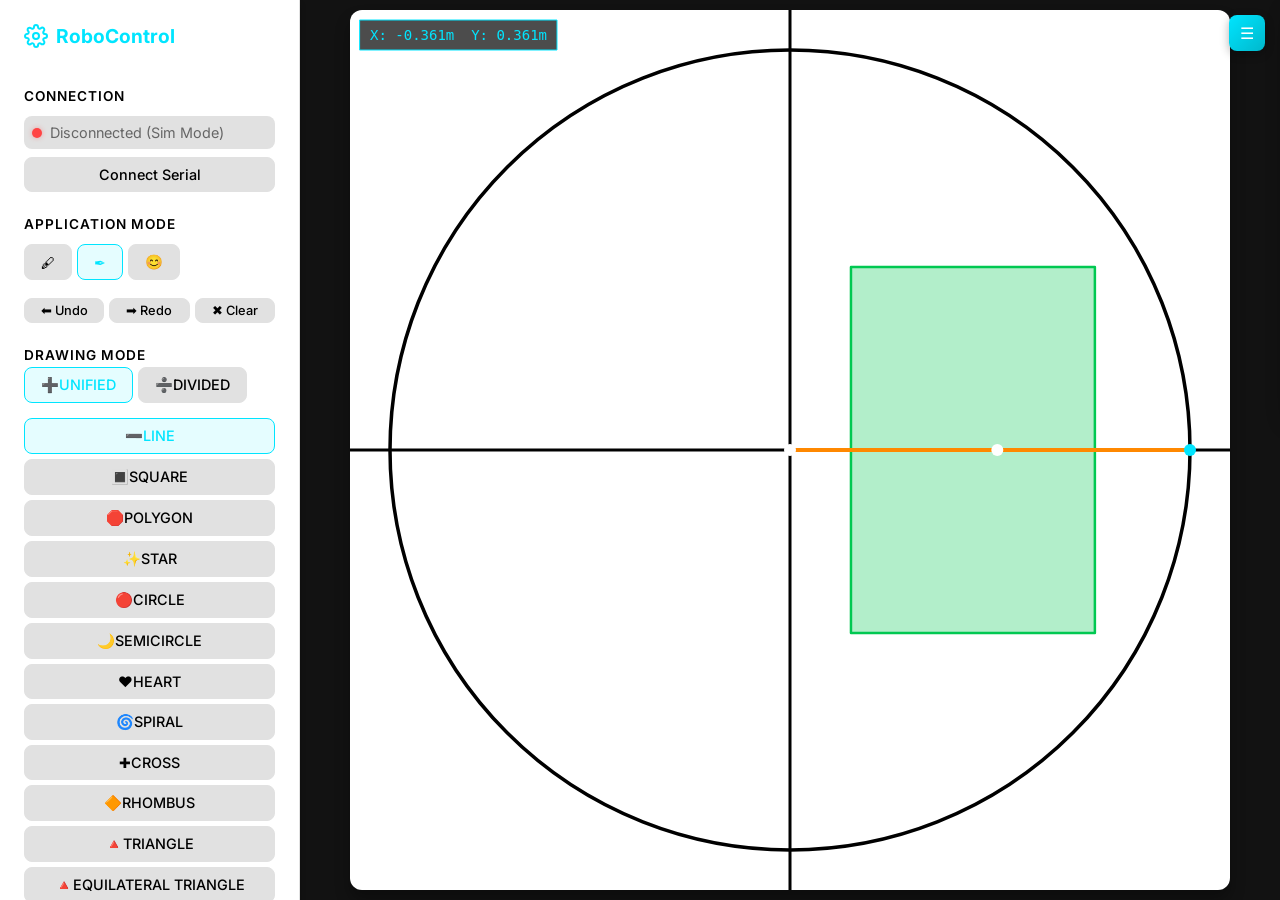
==== gui-planar-arm/layout/index.html @ 2642a5ca "Reorganized project structure: moved loose files to backup, restored planar-arm-refactoring" ====
<!DOCTYPE html>
<html lang="en">

<head>
    <meta charset="UTF-8">
    <meta name="viewport" content="width=device-width, initial-scale=1.0">
    <title>Planar Arm Control</title>

    <!-- Google Fonts -->
    <link rel="preconnect" href="https://fonts.googleapis.com">
    <link rel="preconnect" href="https://fonts.gstatic.com" crossorigin>
    <link href="https://fonts.googleapis.com/css2?family=Inter:wght@400;500;700&display=swap" rel="stylesheet">

    <!-- Styles -->
    <link rel="stylesheet" href="css/style.css" />
    <link rel="stylesheet" href="css/sidebar_right.css" />

    <!-- Scripts -->
    <script type="text/javascript" src="/eel.js"></script>
    <script type="module" src="js/main.js" defer></script>
</head>

<body>
    <div class="app-container">
        <!-- Sidebar Controls -->
        <aside class="sidebar">
            <div class="brand">
                <svg width="24" height="24" viewBox="0 0 24 24" fill="none" stroke="currentColor" stroke-width="2">
                    <circle cx="12" cy="12" r="3"></circle>
                    <path
                        d="M19.4 15a1.65 1.65 0 0 0 .33 1.82l.06.06a2 2 0 0 1 0 2.83 2 2 0 0 1-2.83 0l-.06-.06a1.65 1.65 0 0 0-1.82-.33 1.65 1.65 0 0 0-1 1.51V21a2 2 0 0 1-2 2 2 2 0 0 1-2-2v-.09A1.65 1.65 0 0 0 9 19.4a1.65 1.65 0 0 0-1.82.33l-.06.06a2 2 0 0 1-2.83 0 2 2 0 0 1 0-2.83l.06-.06a1.65 1.65 0 0 0 .33-1.82 1.65 1.65 0 0 0-1.51-1H3a2 2 0 0 1-2-2 2 2 0 0 1 2-2h.09A1.65 1.65 0 0 0 4.6 9a1.65 1.65 0 0 0-.33-1.82l-.06-.06a2 2 0 0 1 0-2.83 2 2 0 0 1 2.83 0l.06.06a1.65 1.65 0 0 0 1.82.33H9a1.65 1.65 0 0 0 1-1.51V3a2 2 0 0 1 2-2 2 2 0 0 1 2 2v.09a1.65 1.65 0 0 0 1 1.51 1.65 1.65 0 0 0 1.82-.33l.06-.06a2 2 0 0 1 2.83 0 2 2 0 0 1 0 2.83l-.06.06a1.65 1.65 0 0 0-.33 1.82V9a1.65 1.65 0 0 0 1.51 1H21a2 2 0 0 1 2 2 2 2 0 0 1-2 2h-.09a1.65 1.65 0 0 0-1.51 1z">
                    </path>
                </svg>
                RoboControl
            </div>

            <div class="control-group">
                <div class="group-title">Connection</div>
                <div class="status-indicator">
                    <div id="status-dot" class="status-dot"></div>
                    <span id="status-text">Disconnected</span>
                </div>
                <button id="start-serial-btn" class="btn">Connect Serial</button>
            </div>

            <!-- Application Mode Switcher -->
            <div class="control-group">
                <div class="group-title">Application Mode</div>
                <div style="display: flex; gap: 5px;">
                    <button id="app-mode-text" class="btn" title="Enable Text Generation">🖋</button>
                    <button id="app-mode-drawing" class="btn active" title="Enable Manual Drawing">✒</button>
                    <button id="app-mode-emoji" class="btn" title="Enable Emoji Mode">😊</button>
                </div>

                <!-- Action Buttons (Undo/Redo/Clear) - Available in all modes -->
                <div style="display: grid; grid-template-columns: 1fr 1fr 1fr; gap: 5px; margin-top: 10px;">
                    <button id="undo-btn" class="btn sm" title="Undo (Ctrl+Z)">⬅ Undo</button>
                    <button id="redo-btn" class="btn sm" title="Redo (Ctrl+Y)">➡ Redo</button>
                    <button id="clear-btn" class="btn sm" title="Clear Drawing (Delete)">✖ Clear</button>
                </div>
            </div>

            <div id="section-drawing-tools" class="control-group">
                <div class="group-title">DRAWING MODE</div>

                <!-- Drawing Mode -->
                <div style="display: flex; gap: 5px; margin-bottom: 15px;">
                    <button id="mode-continuous-btn" class="btn active" title="Chain shapes (United)">➕UNIFIED</button>
                    <button id="mode-discrete-btn" class="btn" title="Separate shapes (Discrete)">➗DIVIDED</button>
                </div>

                <!-- Main Drawing Tools -->
                <div style="display: flex; flex-direction: column; gap: 5px; margin-bottom: 10px;">
                    <button id="tool-line" class="btn active" data-tool="line" title="Linear Tool">➖LINE</button>

                    <button id="tool-square" class="btn" data-tool="square" title="Square Tool">🔳SQUARE</button>
                    <button id="tool-polygon" class="btn" data-tool="polygon" title="Polygon Tool">🛑POLYGON</button>
                    <button id="tool-star" class="btn" data-tool="star" title="Star Tool">✨STAR</button>
                    <button id="tool-circle" class="btn" data-tool="circle" title="Circle Tool">🔴CIRCLE</button>
                    <button id="tool-semicircle" class="btn" data-tool="semicircle"
                        title="Semicircle Tool">🌙SEMICIRCLE</button>
                    <button id="tool-heart" class="btn" data-tool="heart" title="Heart Tool">❤️HEART</button>
                    <button id="tool-spiral" class="btn" data-tool="spiral" title="Spiral Tool">🌀SPIRAL</button>
                    <button id="tool-greek-cross" class="btn" data-tool="greek_cross"
                        title="Greek Cross Tool">✚CROSS</button>
                    <button id="tool-rhombus" class="btn" data-tool="rhombus" title="Rhombus Tool">🔶RHOMBUS</button>
                    <button id="tool-triangle-right" class="btn" data-tool="triangle_right"
                        title="Right Triangle Tool">🔺TRIANGLE</button>
                    <button id="tool-triangle" class="btn" data-tool="triangle"
                        title="Equilateral Triangle Tool">🔺EQUILATERAL TRIANGLE</button>
                    <button id="tool-triangle-scalene" class="btn" data-tool="triangle_scalene"
                        title="Scalene Triangle Tool">🔺SCALENE TRIANGLE</button>
                    <button id="tool-triangle-isosceles" class="btn" data-tool="triangle_isosceles"
                        title="Isosceles Triangle Tool">🔺ISOSCELES TRIANGLE</button>


                </div>
            </div>

            <div id="section-text-tools" class="control-group">
                <div class="group-title">TEXT MODE</div>

                <button id="btn-preset-letter" class="btn sm"
                    style="width: 100%; margin-bottom: 8px; justify-content: center;">📩LETTER.mod</button>



                <textarea id="text-input" placeholder="Enter text..." class="input-full" rows="1"></textarea>

                <div class="input-row">
                    <label>Size:</label>
                    <input type="number" id="font-size" value="0.05" step="0.005" class="input-sm">
                </div>

                <!-- Linear Controls -->
                <div id="linear-controls">
                    <div class="input-row">
                        <label>Position X:</label> <input type="number" id="lin-x" value="0.22" step="0.01">
                    </div>
                    <div class="input-row">
                        <label>Position Y:</label> <input type="number" id="lin-y" value="0.17" step="0.01">
                    </div>
                    <div class="input-row">
                        <label>Angle:</label> <input type="number" id="lin-angle" value="-90" step="5">
                    </div>
                </div>

                <!-- Curved Controls -->
                <div id="curved-controls" class="hidden">
                    <div class="input-row">
                        <label>Radius:</label> <input type="number" id="curv-radius" value="0.25" step="0.01">
                    </div>
                    <div class="input-row">
                        <label>Offset:</label> <input type="number" id="curv-offset" value="90" step="5">
                    </div>
                </div>

                <div id="text-warning" class="warning-msg hidden">⚠ Text exceeds workspace!</div>

                <!-- Add Text Button -->
                <button id="btn-add-text" class="btn primary" style="width: 100%; margin-top: 10px;">
                    ➕ AGGIUNGI TESTO
                </button>

                <div style="height: 10px;"></div>
            </div>

            <!-- Stamp Mode Section -->
            <div id="section-emoji" class="control-group hidden">
                <div class="group-title">STENCIL MODE</div>

                <!-- Category Selector (Dropdown) + Add Button -->
                <div id="emoji-controls" style="display: flex; gap: 10px; margin-bottom: 10px; align-items: center;">
                    <select id="emoji-category-select" class="dropdown-select" style="flex-grow: 1;">
                        <!-- Options injected via JS -->
                    </select>
                    <button id="btn-add-stamp" class="btn primary custom-stamp-btn" title="Add Custom Stamp">+</button>
                </div>

                <div id="emoji-grid" class="emoji-grid">
                    <!-- Buttons will be injected here -->
                </div>

                <div class="pagination-controls"
                    style="display: flex; justify-content: center; gap: 10px; margin-top: 10px; align-items: center;">
                    <button id="emoji-prev-btn" class="btn sm">
                        << /button>
                            <span id="emoji-page-indicator">1/1</span>
                            <button id="emoji-next-btn" class="btn sm">></button>
                </div>

                <div id="emoji-controls-interactive"
                    style="border-top: 1px solid var(--border-color); margin-top: 10px; padding-top: 10px;"
                    class="hidden">
                    <div style="display: flex; gap: 5px; margin-bottom: 5px;">
                        <div style="flex: 1;">
                            <label style="font-size: 0.8rem; color: #aaa;">X (m)</label>
                            <input type="number" id="stamp-x" value="0.20" step="0.005" class="input-sm"
                                style="width: 100%;">
                        </div>
                        <div style="flex: 1;">
                            <label style="font-size: 0.8rem; color: #aaa;">Y (m)</label>
                            <input type="number" id="stamp-y" value="0.00" step="0.005" class="input-sm"
                                style="width: 100%;">
                        </div>
                        <div style="flex: 1;">
                            <label style="font-size: 0.8rem; color: #aaa;">Scale</label>
                            <input type="number" id="stamp-scale" value="1.0" step="0.1" class="input-sm"
                                style="width: 100%;">
                        </div>
                    </div>
                    <div style="display: flex; gap: 5px;">
                        <button id="btn-confirm-stamp" class="btn primary btn-sm" style="flex: 1;" title="Place Stamp">✔
                            Confirm</button>
                        <button id="btn-cancel-stamp" class="btn btn-sm" style="flex: 1; background-color: #555;"
                            title="Cancel">✖ Cancel</button>
                    </div>
                </div>
            </div>



            <div class="control-group">
                <div class="group-title">Trajectory Control</div>
                <div style="display: grid; grid-template-columns: 1fr 1fr; gap: 5px;">
                    <button id="send-trajectory-btn" class="btn primary" title="Generate & Send Trajectory">Generate
                        Trajectory</button>
                    <button id="stop-trajectory-btn" class="btn" style="background-color: #ac3528; color: white;"
                        title="EMERGENCY STOP">STOP</button>
                    <button id="homing-btn" class="btn" title="Return to Home">Homing</button>
                    <button id="clean-state-btn" class="btn" title="Clean State">Clean</button>
                </div>
            </div>

            <div id="console-output" style="margin-top: auto; font-size: 0.8em; color: var(--text-muted);">
                <!-- Logs can go here -->
            </div>
        </aside>

        <!-- Main Canvas Area -->
        <main class="main-content">
            <canvas id="input_canvas" width="700" height="700"></canvas>
        </main>
        <!-- Right Sidebar -->
        <div id="right-sidebar" class="right-sidebar">
            <div class="sidebar-header">
                <h3>Customization</h3>
                <button id="close-right-sidebar-btn" class="icon-btn">×</button>
            </div>
            <div class="sidebar-content">
                <!-- GUI Color User (Moved Here) -->
                <div class="control-group">
                    <div class="group-title">GUI COLOR USER</div>
                    <div id="theme-buttons-container" class="theme-buttons-row">
                        <!-- Dynamic Buttons injected by theme.js -->
                    </div>
                </div>

                <!-- Workspace Geometry Section (Moved Here) -->
                <div class="control-group">
                    <div class="group-title">Workspace Geometry</div>
                    <div class="toggle-row">
                        <button id="mode-linear-btn" class="btn active sm">Linear</button>
                        <button id="mode-curved-btn" class="btn sm">Curved</button>
                    </div>

                    <!-- Linear Workspace Controls -->
                    <div id="linear-ws-controls" style="margin-top: 10px;">
                        <div class="input-row">
                            <label>Sheet X:</label><input type="number" id="ws-x" value="0.05" step="0.01">
                        </div>
                        <div class="input-row">
                            <label>Sheet Y:</label><input type="number" id="ws-y" value="-0.15" step="0.01">
                        </div>
                        <div class="input-row">
                            <label>Length:</label><input type="number" id="ws-w" value="0.20" step="0.01">
                        </div>
                        <div class="input-row">
                            <label>Height:</label><input type="number" id="ws-h" value="0.30" step="0.01">
                        </div>
                    </div>

                    <!-- Curved Workspace Controls -->
                    <div id="curved-ws-controls" class="hidden" style="margin-top: 10px;">
                        <div class="input-row">
                            <label>Inner R:</label><input type="number" id="ws-inner-r" value="0.12" step="0.01">
                        </div>
                        <div class="input-row">
                            <label>Outer R:</label><input type="number" id="ws-outer-r" value="0.33" step="0.01">
                        </div>
                    </div>

                    <!-- Grid Options -->
                    <div style="margin-top: 10px;">
                        <button id="grid-toggle-btn" class="btn sm" title="Toggle Grid (G)">⊞ Grid: OFF</button>
                    </div>
                </div>
            </div>
        </div>

        <!-- Right Sidebar Toggle Button -->
        <button id="right-sidebar-toggle-btn" class="floating-toggle-btn" title="Open Menu">
            ☰
        </button>


    </div>
</body>

</html>
---- gui-planar-arm/layout/css/style.css ----
@import 'variables.css';

/* Reset & Base */
* {
    box-sizing: border-box;
    margin: 0;
    padding: 0;
    font-family: 'Inter', -apple-system, BlinkMacSystemFont, "Segoe UI", Roboto, Helvetica, Arial, sans-serif;
}

body {
    background-color: var(--bg-primary);
    color: var(--text-primary);
    display: flex;
    height: 100vh;
    overflow: hidden;
}

/* Stamp Categories */
.emoji-categories {
    display: flex;
    overflow-x: auto;
    gap: 10px;
    padding-bottom: 5px;
    margin-bottom: 10px;
    scrollbar-width: thin;
}

.emoji-categories::-webkit-scrollbar {
    height: 4px;
}

.emoji-categories::-webkit-scrollbar-thumb {
    background: var(--bg-tertiary);
    border-radius: 2px;
}

.cat-btn {
    white-space: nowrap;
    padding: 6px 12px;
    background: var(--bg-secondary);
    border: 1px solid var(--border-color);
    border-radius: 12px;
    font-size: 0.75rem;
    cursor: pointer;
    color: var(--text-color);
    transition: all 0.2s;
}

.cat-btn.active {
    background: var(--accent-primary);
    color: white;
    border-color: var(--accent-primary);
}

.cat-btn:hover:not(.active) {
    background: var(--bg-tertiary);
}

/* Emoji Grid */
.emoji-grid {
    display: grid;
    grid-template-columns: repeat(4, 1fr);
    gap: 8px;
    margin-bottom: 10px;
    min-height: 200px;
    /* Placeholder height */
}

.emoji-btn {
    display: flex;
    align-items: center;
    justify-content: center;
    background: var(--bg-tertiary);
    border: 1px solid var(--border-color);
    border-radius: 8px;
    font-size: 1.5rem;
    cursor: pointer;
    user-select: none;
    height: 50px;
    transition: all 0.2s;
}

.emoji-btn:hover {
    background: var(--bg-primary);
    border-color: var(--accent-color);
    transform: scale(1.05);
}

/* Layout */
.app-container {
    display: grid;
    grid-template-columns: 300px 1fr;
    height: 100%;
    width: 100%;
}

/* Sidebar */
.sidebar {
    background-color: var(--bg-secondary);
    padding: var(--spacing-lg);
    display: flex;
    flex-direction: column;
    gap: var(--spacing-lg);
    border-right: 1px solid var(--bg-tertiary);
    z-index: 10;
    box-shadow: var(--shadow-md);
    overflow-y: auto;
    /* Allow scrolling if content is too tall */
    max-height: 100vh;
}

.brand {
    font-size: 1.2rem;
    font-weight: 700;
    color: var(--accent-color);
    margin-bottom: var(--spacing-md);
    display: flex;
    align-items: center;
    gap: var(--spacing-sm);
}

.control-group {
    display: flex;
    flex-direction: column;
    gap: var(--spacing-sm);
}

.group-title {
    font-size: 0.85rem;
    font-weight: 600;
    text-transform: uppercase;
    color: var(--title-color, #000000);
    letter-spacing: 1px;
    margin-bottom: var(--spacing-xs);
}

/* Main Content (Canvas) */
.main-content {
    position: relative;
    display: flex;
    justify-content: center;
    align-items: center;
    background-color: var(--bg-primary);
    overflow: auto;
}

canvas {
    background-color: var(--bg-secondary);
    /* Dark background */
    border-radius: var(--border-radius-lg);
    box-shadow: var(--shadow-lg);
}

/* Components */
.btn {
    background-color: var(--bg-tertiary);
    color: var(--text-primary);
    border: 1px solid var(--bg-tertiary);
    padding: var(--spacing-sm) var(--spacing-md);
    border-radius: var(--border-radius-md);
    cursor: pointer;
    font-size: 0.9rem;
    font-weight: 500;
    transition: all var(--transition-fast);
    display: flex;
    align-items: center;
    justify-content: center;
    gap: var(--spacing-sm);
}

.btn:hover {
    background-color: var(--bg-tertiary);
    /* Lighten slightly in practice, utilizing brightness filter */
    filter: brightness(1.2);
    border-color: var(--text-muted);
}

.btn.primary {
    background-color: var(--accent-color);
    color: var(--bg-primary);
    border: none;
    font-weight: 700;
}

.btn.primary:hover {
    background-color: var(--accent-hover);
    filter: none;
    transform: translateY(-1px);
    box-shadow: var(--shadow-sm);
}

.btn.active {
    border-color: var(--accent-color);
    background-color: var(--accent-dim);
    color: var(--accent-color);
}

/* Status Indicator */
.status-indicator {
    display: flex;
    align-items: center;
    gap: var(--spacing-sm);
    font-size: 0.9rem;
    color: var(--text-secondary);
    padding: var(--spacing-sm);
    background: var(--bg-tertiary);
    border-radius: var(--border-radius-md);
}

.status-dot {
    width: 10px;
    height: 10px;
    background-color: var(--danger-color);
    border-radius: 50%;
    transition: background-color var(--transition-normal);
    box-shadow: 0 0 5px rgba(255, 68, 68, 0.4);
}

.status-dot.online {
    background-color: var(--success-color);
    box-shadow: 0 0 5px rgba(0, 200, 81, 0.4);
}

/* Toasts / Notifications (Optional for future) */
.notification {
    position: fixed;
    bottom: var(--spacing-lg);
    right: var(--spacing-lg);
    background: var(--bg-secondary);
    padding: var(--spacing-md);
    border-radius: var(--border-radius-md);
    box-shadow: var(--shadow-lg);
    border-left: 4px solid var(--accent-color);
    transform: translateY(100px);
    opacity: 0;
    transition: all var(--transition-normal);
}

.notification.show {
    transform: translateY(0);
    opacity: 1;
}

/* Theme Buttons */
.theme-buttons-row {
    display: flex;
    flex-wrap: wrap;
    gap: 8px;
    padding: 5px 0;
}

.theme-btn {
    width: 24px;
    height: 24px;
    border-radius: 50%;
    cursor: pointer;
    transition: transform 0.2s, border-color 0.2s;
    box-shadow: 0 2px 4px rgba(0, 0, 0, 0.2);
}

.theme-btn:hover {
    transform: scale(1.2);
}

.theme-btn.active {
    transform: scale(1.2);
    box-shadow: 0 0 0 2px var(--text-primary);
}

/* Input Styles */
.input-full {
    width: 100%;
    padding: var(--spacing-sm);
    border: 1px solid var(--bg-tertiary);
    background: var(--input-bg, var(--bg-primary));
    /* Fallback */
    color: var(--input-text, var(--text-primary));
    border-radius: var(--border-radius-sm);
    margin-bottom: var(--spacing-sm);
}

.input-row {
    display: flex;
    justify-content: space-between;
    align-items: center;
    margin-bottom: var(--spacing-xs);
    font-size: 0.9rem;
}

.input-row input {
    width: 60px;
    padding: 2px 5px;
    background: var(--input-bg, var(--bg-primary));
    border: 1px solid var(--bg-tertiary);
    color: var(--input-text, var(--text-primary));
    border-radius: var(--border-radius-sm);
    text-align: right;
}

/* Toggle Buttons */
.toggle-row {
    display: flex;
    gap: var(--spacing-xs);
    margin-bottom: var(--spacing-sm);
}

.btn.sm {
    padding: 4px 8px;
    font-size: 0.8rem;
    flex: 1;
}

/* Utilities */
.hidden {
    display: none !important;
}

/* Warnings */
.warning-msg {
    color: var(--danger-color);
    font-size: 0.8rem;
    font-weight: bold;
    margin-bottom: var(--spacing-sm);
    padding: var(--spacing-xs);
    border: 1px solid var(--danger-color);
    border-radius: var(--border-radius-sm);
    background: rgba(255, 68, 68, 0.1);
    text-align: center;

}

/* Modal Styling */
.modal {
    display: flex;
    position: fixed;
    z-index: 1000;
    left: 0;
    top: 0;
    width: 100%;
    height: 100%;
    background-color: rgba(0, 0, 0, 0.6);
    justify-content: center;
    align-items: center;
}

.modal.hidden {
    display: none;
}

.modal-content {
    background-color: var(--bg-secondary);
    border: 1px solid var(--border-color);
    border-radius: 8px;
    padding: 20px;
    width: 400px;
    max-width: 90%;
    box-shadow: 0 4px 6px rgba(0, 0, 0, 0.3);
    position: relative;
    color: var(--text-color);
}

.close-modal {
    position: absolute;
    right: 15px;
    top: 10px;
    font-size: 24px;
    cursor: pointer;
    color: #888;
}

.close-modal:hover {
    color: var(--text-color);
}

.form-group {
    margin-bottom: 15px;
}

.form-group label {
    display: block;
    margin-bottom: 5px;
    font-size: 0.9em;
    color: #aaa;
}

.form-group input,
.form-group select {
    width: 100%;
    padding: 8px;
    background: var(--bg-primary);
    border: 1px solid var(--border-color);
    color: var(--text-color);
    border-radius: 4px;
}

/* Dropdown Select */
.dropdown-select {
    padding: 6px;
    background: var(--bg-secondary);
    border: 1px solid var(--border-color);
    color: var(--text-color);
    border-radius: 6px;
    font-size: 0.9em;
    outline: none;
}

.custom-stamp-btn {
    padding: 6px 12px;
    font-weight: bold;
    font-size: 1.2em;
    line-height: 1;
}
---- gui-planar-arm/layout/css/sidebar_right.css ----
/* Right Sidebar - Professional Design */
.right-sidebar {
    position: fixed;
    top: 10px;
    right: -220px;
    width: 210px;
    height: auto;
    max-height: 85vh;
    background: linear-gradient(180deg, var(--bg-secondary) 0%, var(--bg-tertiary) 100%);
    border-left: 1px solid rgba(255, 255, 255, 0.1);
    border-radius: 12px 0 0 12px;
    box-shadow: -4px 0 20px rgba(0, 0, 0, 0.3);
    z-index: 100;
    transition: right 0.3s cubic-bezier(0.4, 0, 0.2, 1);
    display: flex;
    flex-direction: column;
    overflow: hidden;
}

.right-sidebar.open {
    right: 0;
}

/* Header */
.sidebar-header {
    padding: 12px 14px;
    border-bottom: 1px solid rgba(255, 255, 255, 0.08);
    display: flex;
    justify-content: space-between;
    align-items: center;
    background: rgba(0, 0, 0, 0.15);
}

.sidebar-header h3 {
    font-size: 0.85rem;
    font-weight: 600;
    text-transform: uppercase;
    letter-spacing: 1.5px;
    margin: 0;
    color: var(--text-primary);
}

/* Content Area */
.sidebar-content {
    padding: 10px 12px;
    flex: 1;
    overflow-y: auto;
}

/* Compact Control Groups for Right Sidebar */
.right-sidebar .control-group {
    margin-bottom: 12px;
    padding-bottom: 10px;
    border-bottom: 1px solid rgba(255, 255, 255, 0.05);
}

.right-sidebar .control-group:last-child {
    border-bottom: none;
    margin-bottom: 0;
}

.right-sidebar .group-title {
    font-size: 0.7rem;
    font-weight: 700;
    text-transform: uppercase;
    letter-spacing: 0.8px;
    margin-bottom: 8px;
    opacity: 0.9;
}

/* Compact Input Rows */
.right-sidebar .input-row {
    display: flex;
    justify-content: space-between;
    align-items: center;
    margin-bottom: 4px;
    font-size: 0.75rem;
}

.right-sidebar .input-row label {
    font-size: 0.7rem;
    opacity: 0.85;
}

.right-sidebar .input-row input {
    width: 50px;
    padding: 3px 5px;
    font-size: 0.7rem;
    border-radius: 4px;
}

/* Compact Toggle Buttons */
.right-sidebar .toggle-row {
    display: flex;
    gap: 4px;
    margin-bottom: 6px;
}

.right-sidebar .btn.sm {
    padding: 4px 8px;
    font-size: 0.65rem;
}

/* Theme Buttons in Sidebar */
.right-sidebar .theme-buttons-row {
    display: flex;
    flex-wrap: wrap;
    gap: 6px;
    justify-content: center;
}

.right-sidebar .theme-btn {
    width: 22px;
    height: 22px;
}

/* Floating Toggle Button */
.floating-toggle-btn {
    position: fixed;
    top: 15px;
    right: 15px;
    z-index: 90;
    width: 36px;
    height: 36px;
    border-radius: 8px;
    background: linear-gradient(135deg, var(--accent-color) 0%, var(--accent-hover, #0099cc) 100%);
    color: white;
    border: none;
    box-shadow: 0 3px 10px rgba(0, 0, 0, 0.3);
    cursor: pointer;
    font-size: 1rem;
    display: flex;
    align-items: center;
    justify-content: center;
    transition: all 0.2s ease;
}

.floating-toggle-btn:hover {
    transform: scale(1.08);
    box-shadow: 0 4px 15px rgba(0, 0, 0, 0.4);
}

/* Close Button */
.icon-btn {
    background: rgba(255, 255, 255, 0.1);
    border: none;
    color: var(--text-primary);
    font-size: 1.2rem;
    cursor: pointer;
    width: 24px;
    height: 24px;
    border-radius: 6px;
    display: flex;
    align-items: center;
    justify-content: center;
    transition: background 0.2s;
}

.icon-btn:hover {
    background: rgba(255, 255, 255, 0.2);
}

/* Scrollbar Styling */
.sidebar-content::-webkit-scrollbar {
    width: 4px;
}

.sidebar-content::-webkit-scrollbar-track {
    background: transparent;
}

.sidebar-content::-webkit-scrollbar-thumb {
    background: rgba(255, 255, 255, 0.2);
    border-radius: 2px;
}

.sidebar-content::-webkit-scrollbar-thumb:hover {
    background: rgba(255, 255, 255, 0.3);
}
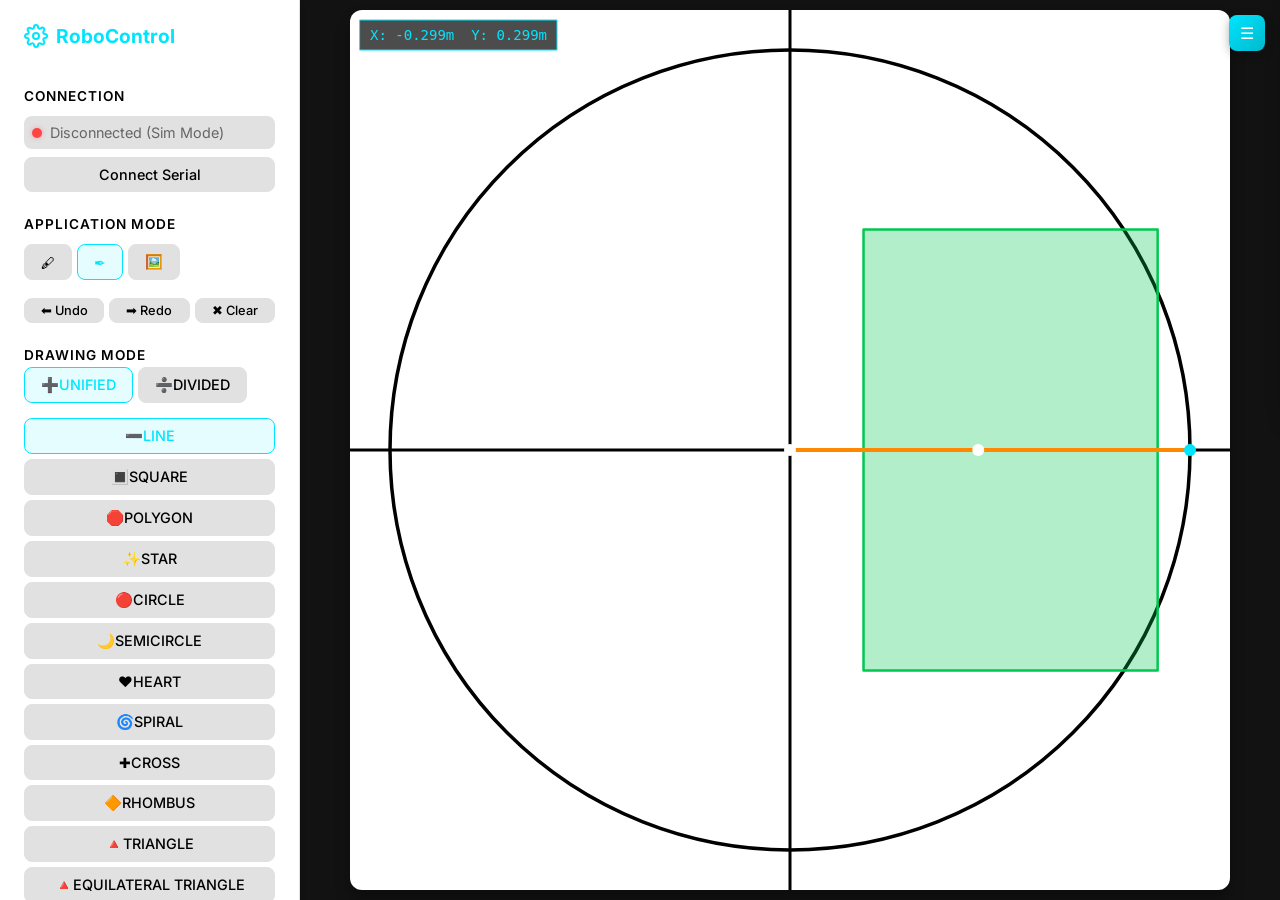
==== commit eb41a265: "Enhance image preview with interactive controls (threshold, smoothing, denoise, overlay)" ====
--- a/gui-planar-arm/layout/index.html
+++ b/gui-planar-arm/layout/index.html
@@ -49,7 +49,8 @@
                 <div style="display: flex; gap: 5px;">
                     <button id="app-mode-text" class="btn" title="Enable Text Generation">🖋</button>
                     <button id="app-mode-drawing" class="btn active" title="Enable Manual Drawing">✒</button>
-                    <button id="app-mode-emoji" class="btn" title="Enable Emoji Mode">😊</button>
+                    <button id="app-mode-image" class="btn" title="Image to Trajectory">🖼️</button>
+
                 </div>
 
                 <!-- Action Buttons (Undo/Redo/Clear) - Available in all modes -->
@@ -145,58 +146,73 @@
                 <div style="height: 10px;"></div>
             </div>
 
-            <!-- Stamp Mode Section -->
-            <div id="section-emoji" class="control-group hidden">
-                <div class="group-title">STENCIL MODE</div>
-
-                <!-- Category Selector (Dropdown) + Add Button -->
-                <div id="emoji-controls" style="display: flex; gap: 10px; margin-bottom: 10px; align-items: center;">
-                    <select id="emoji-category-select" class="dropdown-select" style="flex-grow: 1;">
-                        <!-- Options injected via JS -->
-                    </select>
-                    <button id="btn-add-stamp" class="btn primary custom-stamp-btn" title="Add Custom Stamp">+</button>
-                </div>
-
-                <div id="emoji-grid" class="emoji-grid">
-                    <!-- Buttons will be injected here -->
-                </div>
-
-                <div class="pagination-controls"
-                    style="display: flex; justify-content: center; gap: 10px; margin-top: 10px; align-items: center;">
-                    <button id="emoji-prev-btn" class="btn sm">
-                        << /button>
-                            <span id="emoji-page-indicator">1/1</span>
-                            <button id="emoji-next-btn" class="btn sm">></button>
-                </div>
-
-                <div id="emoji-controls-interactive"
-                    style="border-top: 1px solid var(--border-color); margin-top: 10px; padding-top: 10px;"
-                    class="hidden">
-                    <div style="display: flex; gap: 5px; margin-bottom: 5px;">
-                        <div style="flex: 1;">
-                            <label style="font-size: 0.8rem; color: #aaa;">X (m)</label>
-                            <input type="number" id="stamp-x" value="0.20" step="0.005" class="input-sm"
-                                style="width: 100%;">
-                        </div>
-                        <div style="flex: 1;">
-                            <label style="font-size: 0.8rem; color: #aaa;">Y (m)</label>
-                            <input type="number" id="stamp-y" value="0.00" step="0.005" class="input-sm"
-                                style="width: 100%;">
-                        </div>
-                        <div style="flex: 1;">
-                            <label style="font-size: 0.8rem; color: #aaa;">Scale</label>
-                            <input type="number" id="stamp-scale" value="1.0" step="0.1" class="input-sm"
-                                style="width: 100%;">
-                        </div>
-                    </div>
-                    <div style="display: flex; gap: 5px;">
-                        <button id="btn-confirm-stamp" class="btn primary btn-sm" style="flex: 1;" title="Place Stamp">✔
-                            Confirm</button>
-                        <button id="btn-cancel-stamp" class="btn btn-sm" style="flex: 1; background-color: #555;"
-                            title="Cancel">✖ Cancel</button>
-                    </div>
-                </div>
-            </div>
+            <div id="section-image-tools" class="control-group" style="display: none;">
+                <div class="group-title">IMAGE MODE</div>
+
+                <input type="file" id="image-upload" accept="image/*,.svg" class="input-full">
+
+                <div id="image-preview-container" class="image-preview-container"
+                    style="width: 100%; height: 150px; background: #000; display: flex; align-items: center; justify-content: center; overflow: hidden; border: 1px solid #333; margin-bottom: 10px;">
+                    <img id="image-preview-img" src="" style="max-width: 100%; max-height: 100%; display: none;">
+                    <span id="preview-msg" style="color: #666; font-size: 0.8em;">No Image</span>
+                </div>
+
+                <div class="input-row">
+                    <label>Width (m):</label> <input type="number" id="img-width" value="0.10" step="0.01">
+                </div>
+                <div class="input-row">
+                    <label>Offset X:</label> <input type="number" id="img-x" value="0.20" step="0.01">
+                </div>
+                <div class="input-row">
+                    <label>Offset Y:</label> <input type="number" id="img-y" value="0.00" step="0.01">
+                </div>
+                <div class="input-row">
+                    <label>Rotation:</label> <input type="number" id="img-rotation" value="0" step="5">
+                </div>
+                <div class="input-row">
+                    <label>Threshold:</label>
+                    <input type="range" id="img-threshold" value="127" min="0" max="255" step="1" style="flex-grow: 1;">
+                    <span id="val-threshold" style="width: 30px; text-align: right;">127</span>
+                </div>
+                <div class="input-row">
+                    <label>Smoothing:</label>
+                    <input type="range" id="img-smoothing" value="2" min="0" max="10" step="1" style="flex-grow: 1;">
+                    <span id="val-smoothing" style="width: 30px; text-align: right;">2</span>
+                </div>
+                <div class="input-row" style="justify-content: space-between;">
+                    <label style="display: flex; align-items: center; gap: 5px;">
+                        <input type="checkbox" id="img-invert"> Invert
+                    </label>
+                    <label style="display: flex; align-items: center; gap: 5px;">
+                        <input type="checkbox" id="img-show-original" checked> Overlay
+                    </label>
+                    <label style="display: flex; align-items: center; gap: 5px;">
+                        <input type="checkbox" id="img-noise-reduction"> Denoise
+                    </label>
+                </div>
+
+                <div id="image-loading" class="hidden"
+                    style="text-align: center; margin: 5px; color: var(--accent-color);">
+                    ⏳ Processing...
+                </div>
+
+                <div id="image-debug-log" class="hidden"
+                    style="font-size: 0.7em; color: #aaa; max-height: 60px; overflow-y: auto; background: rgba(0,0,0,0.3); padding: 5px; margin-bottom: 5px;">
+                </div>
+
+                <button id="btn-process-image" class="btn primary" style="width: 100%; margin-bottom: 5px;">
+                    ⚙ PROCESS
+                </button>
+                <button id="btn-confirm-image" class="btn"
+                    style="width: 100%; background-color: var(--success-color); color:black; font-weight: bold;">
+                    ✅ CONFIRM
+                </button>
+                <div id="image-status-msg" class="status-msg hidden"
+                    style="text-align: center; margin-top: 5px; color: var(--success-color); font-weight: bold; font-size: 0.9em;">
+                </div>
+            </div>
+
+
 
 
 
